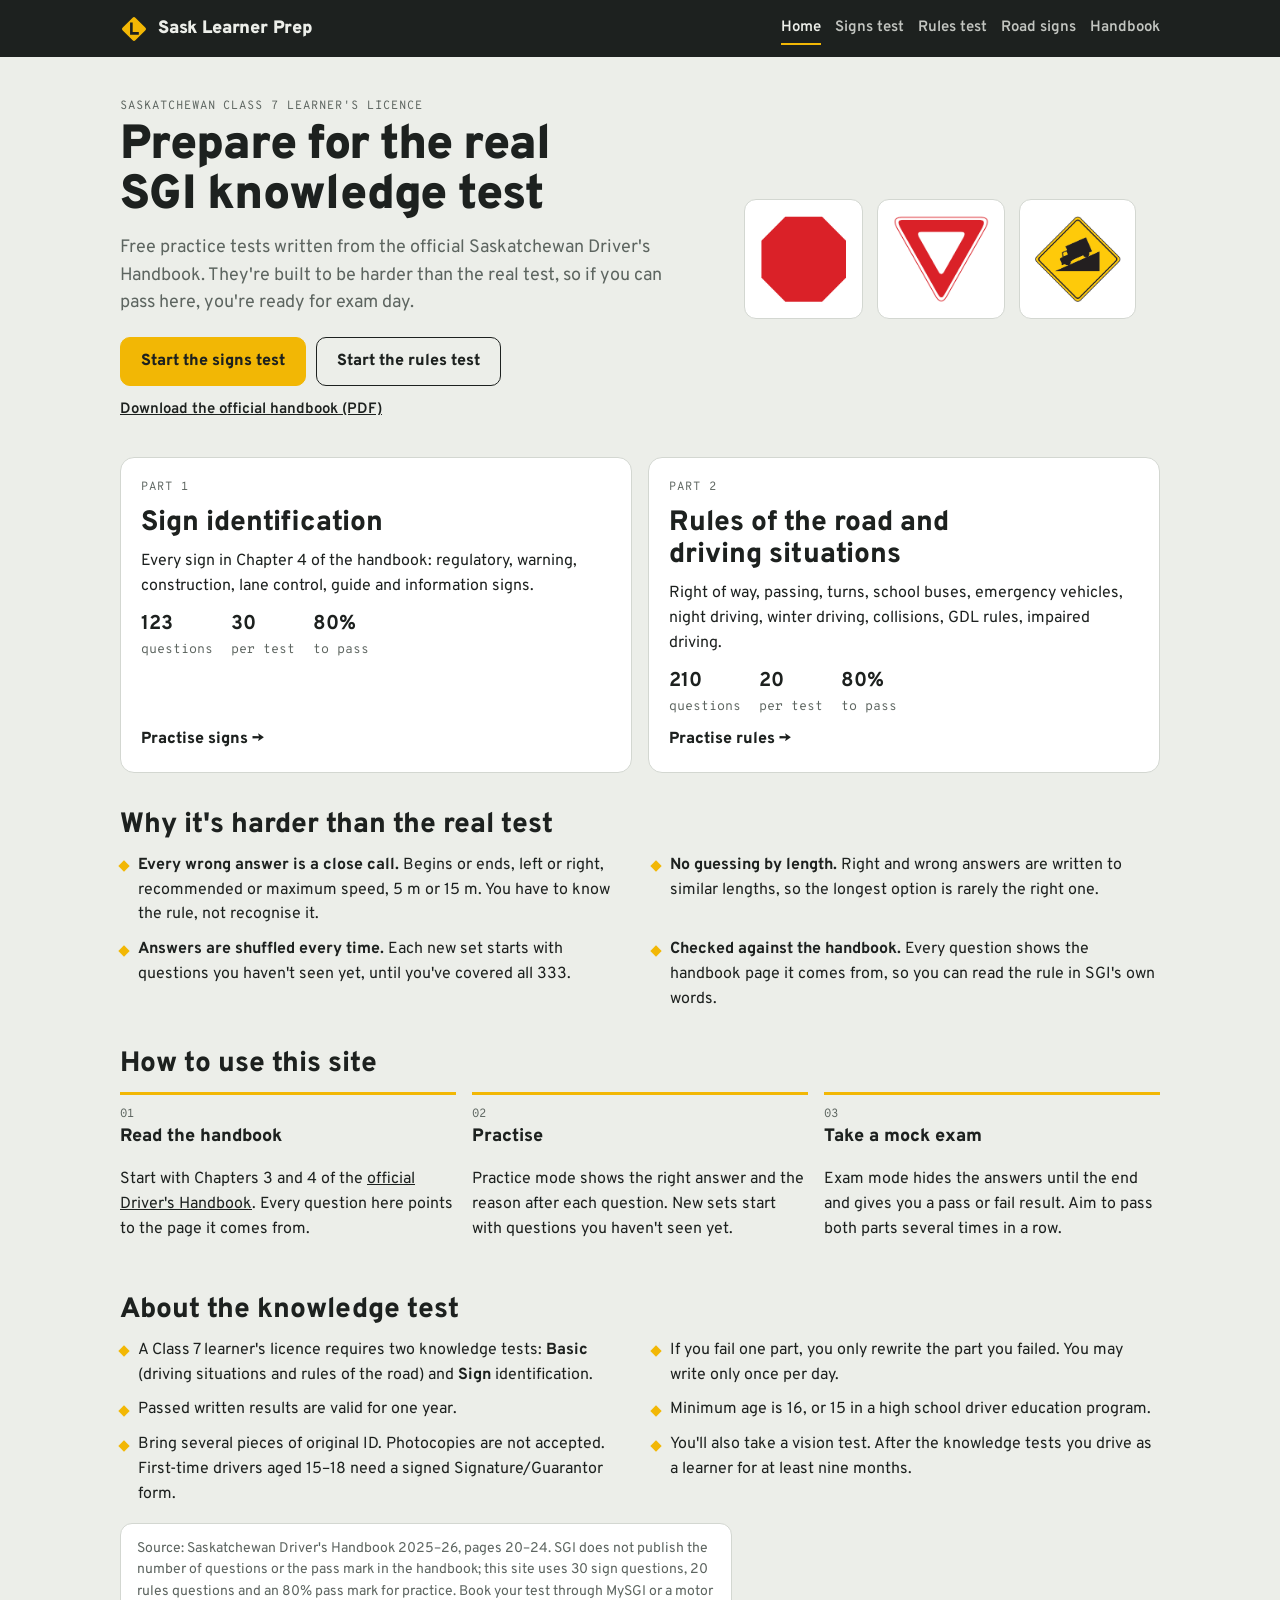
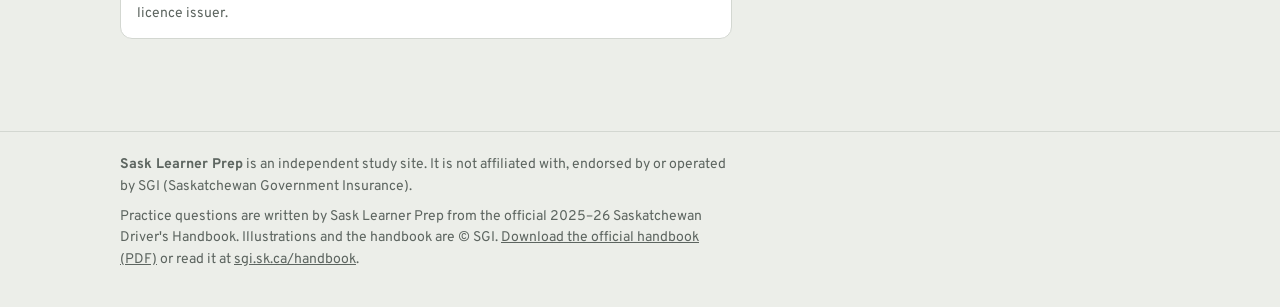
==== index.html @ 86a97bb5 "Initial site: SGI signs and rules practice tests Co-Authored-By: Claude Opus 5.5 <noreply@anthropic." ====
<!doctype html>
<html lang="en">
<head>
<meta charset="utf-8">
<meta name="viewport" content="width=device-width, initial-scale=1, viewport-fit=cover">
<title>SGI Knowledge Test Practice — Saskatchewan Learner&#x27;s Licence | Sask Learner Prep</title>
<meta name="description" content="Free practice tests for the Saskatchewan Class 7 knowledge test, written from the official Driver&#x27;s Handbook and built to be harder than the real test: 123 road sign and 210 rules-of-the-road questions.">
<link rel="canonical" href="https://sask-learner-prep.vercel.app/">
<meta property="og:type" content="website">
<meta property="og:site_name" content="Sask Learner Prep">
<meta property="og:title" content="SGI Knowledge Test Practice — Saskatchewan Learner&#x27;s Licence | Sask Learner Prep">
<meta property="og:description" content="Free practice tests for the Saskatchewan Class 7 knowledge test, written from the official Driver&#x27;s Handbook and built to be harder than the real test: 123 road sign and 210 rules-of-the-road questions.">
<meta property="og:url" content="https://sask-learner-prep.vercel.app/">
<meta property="og:image" content="https://sask-learner-prep.vercel.app/og.png">
<meta name="twitter:card" content="summary_large_image">
<meta name="theme-color" content="#1d211f">
<link rel="icon" href="favicon.svg" type="image/svg+xml">
<link rel="preconnect" href="https://fonts.googleapis.com">
<link rel="preconnect" href="https://fonts.gstatic.com" crossorigin>
<link rel="stylesheet" href="https://fonts.googleapis.com/css2?family=Overpass:wght@400;600;800;900&family=Overpass+Mono:wght@500;700&display=swap">
<link rel="stylesheet" href="styles.css">

</head>
<body>
<header class="site-head gutter"><div class="in">
  <a class="brand" href="index.html"><svg width="28" height="28" viewBox="0 0 32 32" aria-hidden="true"><rect x="5" y="5" width="22" height="22" rx="3" transform="rotate(45 16 16)" fill="#f2b705" stroke="#1d211f" stroke-width="1.5"/><path d="M13 10v11h7" fill="none" stroke="#1d211f" stroke-width="3" stroke-linecap="square"/></svg><span>Sask Learner Prep</span></a>
  <nav class="nav" aria-label="Main"><a href="index.html" aria-current="page">Home</a><a href="signs-test.html">Signs test</a><a href="rules-test.html">Rules test</a><a href="road-signs.html">Road signs</a><a href="handbook.html">Handbook</a></nav>
</div></header>
<main class="gutter"><div class="page">

<section class="hero">
  <div>
    <div class="eyebrow">Saskatchewan Class 7 learner's licence</div>
    <h1>Prepare for the real SGI knowledge test</h1>
    <p class="lead">Free practice tests written from the official Saskatchewan Driver's Handbook. They're built to be harder than the real test, so if you can pass here, you're ready for exam day.</p>
    <div class="cta-row"><a class="btn primary" href="signs-test.html">Start the signs test</a><a class="btn" href="rules-test.html">Start the rules test</a></div>
    <p class="dl"><a href="https://sgi.sk.ca/documents/37148/138037/drivers_handbook.pdf/cdd760de-a90c-401e-9a5e-f2d60b4041e2?t=1770740275621" rel="noopener">Download the official handbook (PDF)</a></p>
  </div>
  <div class="hero-signs"><img src="img/signs/p86_00.png" alt=""><img src="img/signs/p86_02.png" alt=""><img src="img/signs/p93_07.png" alt=""></div>
</section>

<section class="tests" aria-label="Practice tests">
  <a class="test-card" href="signs-test.html">
    <div class="eyebrow">Part 1</div><h2>Sign identification</h2>
    <p>Every sign in Chapter 4 of the handbook: regulatory, warning, construction, lane control, guide and information signs.</p>
    <div class="facts"><span><b>123</b>questions</span><span><b>30</b>per test</span><span><b>80%</b>to pass</span></div>
    <span class="go">Practise signs →</span>
  </a>
  <a class="test-card" href="rules-test.html">
    <div class="eyebrow">Part 2</div><h2>Rules of the road and driving situations</h2>
    <p>Right of way, passing, turns, school buses, emergency vehicles, night driving, winter driving, collisions, GDL rules, impaired driving.</p>
    <div class="facts"><span><b>210</b>questions</span><span><b>20</b>per test</span><span><b>80%</b>to pass</span></div>
    <span class="go">Practise rules →</span>
  </a>
</section>

<section class="section harder">
  <h2>Why it's harder than the real test</h2>
  <ul class="facts-list">
    <li><b>Every wrong answer is a close call.</b> Begins or ends, left or right, recommended or maximum speed, 5 m or 15 m. You have to know the rule, not recognise it.</li>
    <li><b>No guessing by length.</b> Right and wrong answers are written to similar lengths, so the longest option is rarely the right one.</li>
    <li><b>Answers are shuffled every time.</b> Each new set starts with questions you haven't seen yet, until you've covered all 333.</li>
    <li><b>Checked against the handbook.</b> Every question shows the handbook page it comes from, so you can read the rule in SGI's own words.</li>
  </ul>
</section>

<section class="section">
  <h2>How to use this site</h2>
  <ol class="steps">
    <li><div class="n">01</div><h3>Read the handbook</h3><p>Start with Chapters 3 and 4 of the <a href="https://sgi.sk.ca/documents/37148/138037/drivers_handbook.pdf/cdd760de-a90c-401e-9a5e-f2d60b4041e2?t=1770740275621" rel="noopener">official Driver's Handbook</a>. Every question here points to the page it comes from.</p></li>
    <li><div class="n">02</div><h3>Practise</h3><p>Practice mode shows the right answer and the reason after each question. New sets start with questions you haven't seen yet.</p></li>
    <li><div class="n">03</div><h3>Take a mock exam</h3><p>Exam mode hides the answers until the end and gives you a pass or fail result. Aim to pass both parts several times in a row.</p></li>
  </ol>
</section>

<section class="section">
  <h2>About the knowledge test</h2>
  <ul class="facts-list">
    <li>A Class 7 learner's licence requires two knowledge tests: <b>Basic</b> (driving situations and rules of the road) and <b>Sign</b> identification.</li>
    <li>If you fail one part, you only rewrite the part you failed. You may write only once per day.</li>
    <li>Passed written results are valid for one year.</li>
    <li>Minimum age is 16, or 15 in a high school driver education program.</li>
    <li>Bring several pieces of original ID. Photocopies are not accepted. First-time drivers aged 15–18 need a signed Signature/Guarantor form.</li>
    <li>You'll also take a vision test. After the knowledge tests you drive as a learner for at least nine months.</li>
  </ul>
  <p class="note" style="margin-top:16px">Source: Saskatchewan Driver's Handbook 2025–26, pages 20–24. SGI does not publish the number of questions or the pass mark in the handbook; this site uses 30 sign questions, 20 rules questions and an 80% pass mark for practice. Book your test through MySGI or a motor licence issuer.</p>
</section>

</div></main>
<footer class="site-foot gutter"><div class="in">
  <p><b>Sask Learner Prep</b> is an independent study site. It is not affiliated with, endorsed by or operated by SGI (Saskatchewan Government Insurance).</p>
  <p>Practice questions are written by Sask Learner Prep from the official 2025–26 Saskatchewan Driver's Handbook. Illustrations and the handbook are © SGI. <a href="https://sgi.sk.ca/documents/37148/138037/drivers_handbook.pdf/cdd760de-a90c-401e-9a5e-f2d60b4041e2?t=1770740275621" rel="noopener">Download the official handbook (PDF)</a> or read it at <a href="https://www.sgi.sk.ca/handbook" rel="noopener">sgi.sk.ca/handbook</a>.</p>
</div></footer>

</body>
</html>
---- styles.css ----
/* Sask Learner Prep — shared styles.
   Layout: narrow reading column for tests, wider grid for reference pages; road-sign yellow as the single accent. */
:root{
  --bg:#eceee9; --surface:#ffffff; --fg:#1d211f; --muted:#5d6560; --line:#d3d7d1;
  --plate:#ffffff; --accent:#f2b705; --accent-ink:#1d211f; --sel:#e9eef8; --sel-line:#3b5b9a;
  --ok:#0a7d45; --ok-bg:#e3f3ea; --bad:#c8102e; --bad-bg:#fbe7ea;
  --display:"Overpass","Arial Narrow",Arial,sans-serif;
  --body:"Overpass",system-ui,-apple-system,"Segoe UI",sans-serif;
  --mono:"Overpass Mono",ui-monospace,Menlo,monospace;
  color-scheme:light;
}
@media (prefers-color-scheme:dark){:root{
  --bg:#161a18; --surface:#202522; --fg:#eef0ec; --muted:#a3aba6; --line:#343a36;
  --plate:#f4f5f2; --accent:#f2b705; --accent-ink:#161a18; --sel:#1f2a3d; --sel-line:#8fb0ee;
  --ok:#3ccb83; --ok-bg:#163527; --bad:#ff6b7f; --bad-bg:#3a1d22; color-scheme:dark}}
*{box-sizing:border-box}
html{-webkit-text-size-adjust:100%}
body{margin:0;background:var(--bg);color:var(--fg);font-family:var(--body);font-size:16px;line-height:1.55}
img{max-width:100%}
a{color:inherit}
:focus-visible{outline:3px solid var(--accent);outline-offset:2px}
.gutter{padding-left:max(16px,env(safe-area-inset-left,0px));padding-right:max(16px,env(safe-area-inset-right,0px))}

/* top bar */
.site-head{background:var(--fg);color:var(--bg)}
.site-head .in{max-width:1040px;margin:0 auto;display:flex;align-items:center;justify-content:space-between;gap:12px 20px;flex-wrap:wrap;padding-block:12px}
.brand{display:flex;align-items:center;gap:10px;text-decoration:none;font-family:var(--display);font-weight:900;font-size:18px;letter-spacing:-.01em}
.brand svg{flex:none}
.nav{display:flex;gap:4px 14px;flex-wrap:wrap;font-family:var(--display);font-weight:600;font-size:15px}
.nav a{text-decoration:none;opacity:.8;padding:4px 0;border-bottom:2px solid transparent}
.nav a:hover{opacity:1}
.nav a[aria-current="page"]{opacity:1;border-bottom-color:var(--accent)}

main{display:block}
.page{max-width:1040px;margin:0 auto;padding-block:28px 56px}
.narrow{max-width:640px;margin:0 auto}
.eyebrow{font-family:var(--mono);font-size:12px;letter-spacing:.08em;text-transform:uppercase;color:var(--muted)}
h1{font-family:var(--display);font-weight:900;font-size:clamp(30px,6vw,48px);line-height:1.04;margin:6px 0 12px;letter-spacing:-.015em;text-wrap:balance}
h2{font-family:var(--display);font-weight:800;font-size:clamp(22px,4vw,28px);line-height:1.15;margin:0 0 12px;text-wrap:balance}
h3{font-family:var(--display);font-weight:800;font-size:18px;margin:0 0 6px}
.lead{font-size:18px;color:var(--muted);max-width:60ch;margin:0}
p{max-width:68ch}

/* footer */
.site-foot{border-top:1px solid var(--line);color:var(--muted);font-size:14px}
.site-foot .in{max-width:1040px;margin:0 auto;padding-block:22px 36px;display:flex;flex-direction:column;gap:8px}
.site-foot p{margin:0}

/* home */
.dl{margin:12px 0 0;font-size:15px}
.dl a{font-weight:600}
.harder .facts-list li b{font-family:var(--display)}
.hero{display:grid;grid-template-columns:1.3fr 1fr;gap:28px;align-items:center;padding-block:12px 28px}
.hero-signs{display:flex;gap:14px;justify-content:center;flex-wrap:wrap}
.hero-signs img{height:120px;width:auto;background:var(--plate);border:1px solid var(--line);border-radius:12px;padding:10px}
.cta-row{display:flex;gap:10px;flex-wrap:wrap;margin-top:20px}
.tests{display:grid;grid-template-columns:repeat(2,minmax(0,1fr));gap:16px;margin-block:8px 36px}
.test-card{background:var(--surface);border:1px solid var(--line);border-radius:14px;padding:20px;display:flex;flex-direction:column;gap:10px;text-decoration:none}
.test-card:hover{border-color:var(--fg)}
.test-card p,.test-card h2{margin:0}
.test-card .facts{display:flex;gap:18px;flex-wrap:wrap;font-family:var(--mono);font-size:13px;color:var(--muted)}
.test-card .facts b{color:var(--fg);font-size:20px;font-family:var(--display);display:block}
.test-card .go{margin-top:auto;font-family:var(--display);font-weight:800}
.section{margin-block:36px}
.steps{display:grid;grid-template-columns:repeat(3,minmax(0,1fr));gap:16px;list-style:none;padding:0;margin:0}
.steps li{border-top:3px solid var(--accent);padding-top:10px}
.steps .n{font-family:var(--mono);font-size:12px;color:var(--muted)}
.facts-list{display:grid;grid-template-columns:repeat(2,minmax(0,1fr));gap:10px 24px;padding:0;margin:0;list-style:none}
.facts-list li{padding-left:18px;position:relative}
.facts-list li::before{content:"";position:absolute;left:0;top:.6em;width:8px;height:8px;background:var(--accent);transform:rotate(45deg)}
.note{background:var(--surface);border:1px solid var(--line);border-radius:12px;padding:14px 16px;font-size:14px;color:var(--muted)}

.btn{display:inline-flex;align-items:center;justify-content:center;font:inherit;font-family:var(--display);font-weight:800;font-size:16px;border-radius:10px;padding:11px 20px;cursor:pointer;border:1.5px solid var(--fg);background:transparent;color:var(--fg);text-decoration:none}
.btn.primary{background:var(--accent);border-color:var(--accent);color:var(--accent-ink)}
.btn:disabled{opacity:.4;cursor:default}

/* quiz */
.quiz-head{display:flex;flex-direction:column;gap:12px;margin-bottom:16px}
.controls{display:flex;flex-wrap:wrap;gap:10px;align-items:center;justify-content:space-between}
.seg{flex:none;display:flex;border:1.5px solid var(--fg);border-radius:9px;overflow:hidden}
.seg button{font:inherit;font-family:var(--mono);font-weight:700;font-size:13px;padding:7px 12px;border:0;background:transparent;color:var(--fg);cursor:pointer}
.seg button[aria-pressed="true"]{background:var(--fg);color:var(--bg)}
.modehint{font-size:14px;color:var(--muted);margin:0}
.bar{display:flex;align-items:center;gap:12px;font-family:var(--mono);font-size:13px;font-variant-numeric:tabular-nums}
.track{flex:1;height:8px;background:var(--line);border-radius:4px;overflow:hidden;display:flex}
.track i{display:block;height:100%;flex:1;border-right:1px solid var(--bg)}
.track i.ok{background:var(--ok)} .track i.bad{background:var(--bad)} .track i.cur{background:var(--accent)} .track i.done{background:var(--sel-line)}
.score{color:var(--muted);white-space:nowrap} .score b{color:var(--fg)}
.card{background:var(--surface);border:1px solid var(--line);border-radius:14px;overflow:hidden}
.plate{background:var(--plate);display:grid;place-items:center;padding:22px;min-height:220px;border-bottom:1px solid var(--line)}
.plate img{max-height:190px;width:auto;object-fit:contain}
.plate.wide{padding:0;min-height:0}
.plate.wide img{max-height:340px;width:100%;object-fit:contain}
.qbody{padding:18px;display:flex;flex-direction:column;gap:14px}
.qnum{font-family:var(--mono);font-size:12px;color:var(--muted);letter-spacing:.06em;text-transform:uppercase}
.q{font-family:var(--display);font-weight:800;font-size:20px;line-height:1.25;margin:0;text-wrap:balance}
.opts{display:grid;gap:8px}
.opt{display:flex;gap:12px;align-items:flex-start;text-align:left;width:100%;font:inherit;color:var(--fg);background:transparent;border:1.5px solid var(--line);border-radius:10px;padding:11px 12px;cursor:pointer;transition:border-color .15s,background .15s}
.opt:hover:not(:disabled){border-color:var(--fg)}
.opt .k{flex:none;width:26px;height:26px;border-radius:6px;display:grid;place-items:center;font-family:var(--mono);font-weight:700;font-size:13px;background:var(--bg);color:var(--muted)}
.opt span:last-child{min-width:0;padding-top:1px}
.opt:disabled{cursor:default}
.opt.sel{border-color:var(--sel-line);background:var(--sel)} .opt.sel .k{background:var(--sel-line);color:var(--surface)}
.opt.ok{border-color:var(--ok);background:var(--ok-bg)} .opt.ok .k{background:var(--ok);color:#fff}
.opt.bad{border-color:var(--bad);background:var(--bad-bg)} .opt.bad .k{background:var(--bad);color:#fff}
.opt.dim{opacity:.55}
.ex{border-left:4px solid var(--ok);padding:4px 0 4px 12px;display:flex;flex-direction:column;gap:4px}
.ex.wrong{border-color:var(--bad)}
.ex strong{font-family:var(--display);font-weight:800}
.ex p{margin:0}
.src{font-family:var(--mono);font-size:12px;color:var(--muted)}
.src a{color:var(--muted)}
.actions{display:flex;gap:10px;flex-wrap:wrap;justify-content:flex-end}
.hint{font-size:13px;color:var(--muted);text-align:center;margin:14px 0 0}
.result{padding:22px 18px;display:flex;flex-direction:column;gap:14px}
.big{font-family:var(--display);font-weight:900;font-size:56px;line-height:1;font-variant-numeric:tabular-nums}
.big small{font-size:24px;color:var(--muted);font-weight:800}
.verdict{font-family:var(--display);font-weight:800;font-size:20px;margin:0}
.badge{display:inline-block;font-family:var(--mono);font-weight:700;font-size:13px;letter-spacing:.06em;padding:4px 10px;border-radius:6px;color:#fff}
.badge.pass{background:var(--ok)} .badge.fail{background:var(--bad)}
.covered{font-size:14px;color:var(--muted);margin:0}
.covered b{color:var(--fg)}
.stack{display:flex;flex-direction:column;gap:10px;align-items:flex-start}
.linkbtn{font:inherit;font-size:13px;color:var(--muted);background:none;border:0;padding:0;text-decoration:underline;cursor:pointer}
.miss{display:grid;gap:10px}
.miss h2{font-size:18px;margin:6px 0 0}
.mrow{display:grid;grid-template-columns:84px 1fr;gap:12px;align-items:start;border-top:1px solid var(--line);padding-top:10px}
.mrow.noimg{grid-template-columns:1fr}
.mrow .th{background:var(--plate);border-radius:8px;display:grid;place-items:center;height:72px;padding:4px;overflow:hidden}
.mrow .th img{max-height:64px;max-width:76px}
.mrow div{min-width:0}
.mrow .mq{font-size:14px;font-weight:600;margin-bottom:2px}
.mrow .right{color:var(--ok);font-size:14px;font-weight:600}
.mrow .yours{color:var(--bad);font-size:14px}
.mrow .mex{color:var(--muted);font-size:13px;margin-top:4px}

/* road signs reference */
.toc{display:flex;flex-wrap:wrap;gap:8px;margin:18px 0 8px;padding:0;list-style:none}
.toc a{display:inline-block;text-decoration:none;font-family:var(--display);font-weight:700;font-size:14px;padding:6px 12px;border:1.5px solid var(--line);border-radius:999px;background:var(--surface)}
.toc a:hover{border-color:var(--fg)}
.sign-group{margin-top:36px;scroll-margin-top:16px}
.sign-grid{display:grid;grid-template-columns:repeat(auto-fill,minmax(220px,1fr));gap:12px;padding:0;margin:0;list-style:none}
.sign{background:var(--surface);border:1px solid var(--line);border-radius:12px;overflow:hidden;display:flex;flex-direction:column}
.sign .im{background:var(--plate);height:150px;display:grid;place-items:center;padding:14px;border-bottom:1px solid var(--line)}
.sign .im img{max-height:122px;width:auto}
.sign .tx{padding:12px 14px;display:flex;flex-direction:column;gap:4px;min-width:0}
.sign .nm{font-family:var(--display);font-weight:800;line-height:1.25}
.sign .mn{font-size:14px;color:var(--muted)}

/* handbook page */
.chapters{width:100%;border-collapse:collapse;font-size:15px}
.chapters th,.chapters td{text-align:left;padding:10px 8px;border-bottom:1px solid var(--line);vertical-align:top}
.chapters th{font-family:var(--mono);font-size:12px;letter-spacing:.06em;text-transform:uppercase;color:var(--muted);font-weight:500}
.chapters td.pg{font-family:var(--mono);white-space:nowrap}
.table-wrap{overflow-x:auto}

@media (max-width:760px){
  .hero{grid-template-columns:1fr}
  .hero-signs img{height:80px}
  .tests,.steps,.facts-list{grid-template-columns:1fr}
}
@media (prefers-reduced-motion:reduce){*{transition:none!important;scroll-behavior:auto!important}}
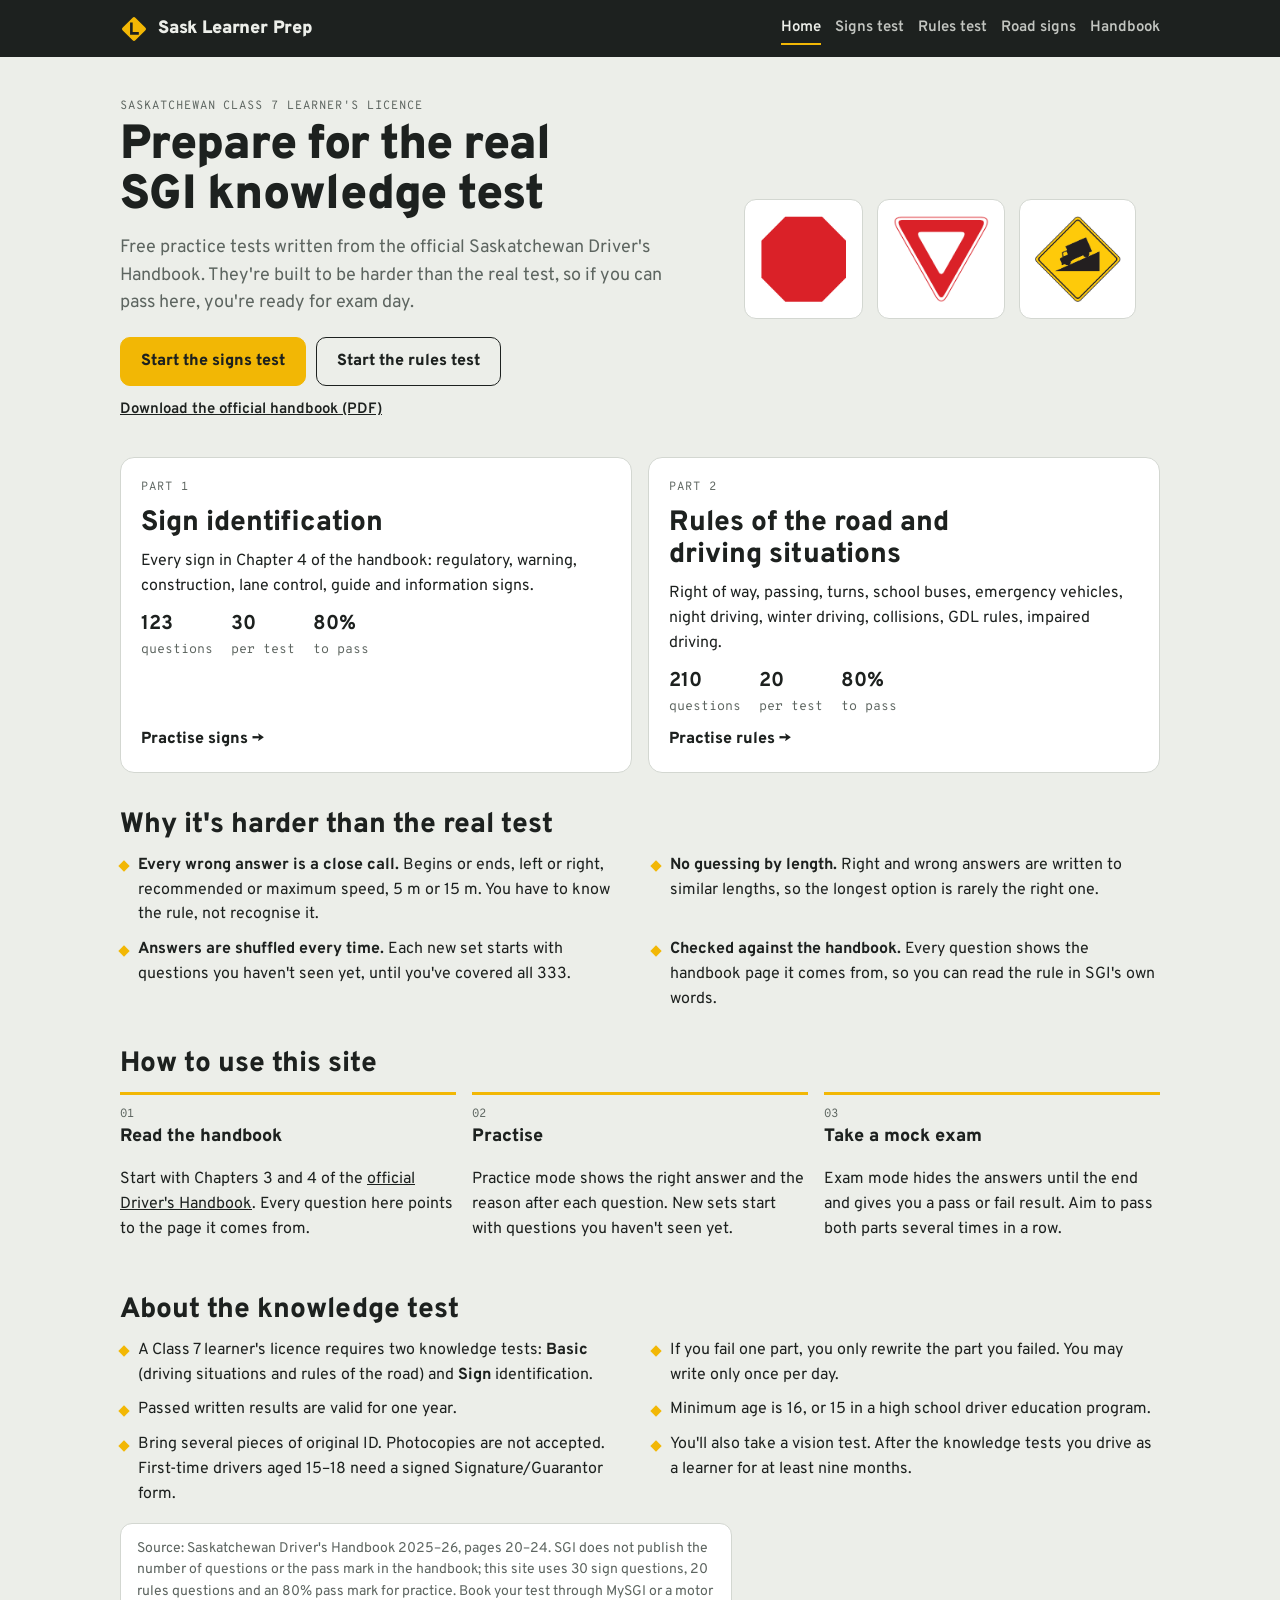
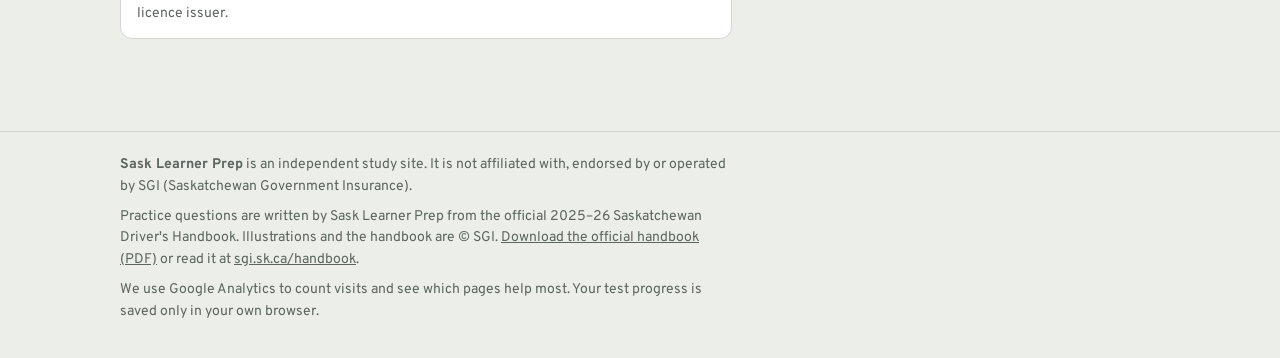
==== commit ee22ac03: "Add Google Analytics tag and analytics notice in footer Co-Authored-By: Claude Opus 5.5 <noreply@ant" ====
--- a/index.html
+++ b/index.html
@@ -1,17 +1,23 @@
 <!doctype html>
 <html lang="en">
 <head>
+<script async src="https://www.googletagmanager.com/gtm.js?id=GTM-PJ6D3QFH"></script>
+<script>
+  window.dataLayer = window.dataLayer || [];
+  function gtag(){dataLayer.push(arguments);}
+  gtag('js', new Date());
+</script>
 <meta charset="utf-8">
 <meta name="viewport" content="width=device-width, initial-scale=1, viewport-fit=cover">
 <title>SGI Knowledge Test Practice — Saskatchewan Learner&#x27;s Licence | Sask Learner Prep</title>
 <meta name="description" content="Free practice tests for the Saskatchewan Class 7 knowledge test, written from the official Driver&#x27;s Handbook and built to be harder than the real test: 123 road sign and 210 rules-of-the-road questions.">
-<link rel="canonical" href="https://sask-learner-prep.vercel.app/">
+<link rel="canonical" href="https://www.sasklearner.study/">
 <meta property="og:type" content="website">
 <meta property="og:site_name" content="Sask Learner Prep">
 <meta property="og:title" content="SGI Knowledge Test Practice — Saskatchewan Learner&#x27;s Licence | Sask Learner Prep">
 <meta property="og:description" content="Free practice tests for the Saskatchewan Class 7 knowledge test, written from the official Driver&#x27;s Handbook and built to be harder than the real test: 123 road sign and 210 rules-of-the-road questions.">
-<meta property="og:url" content="https://sask-learner-prep.vercel.app/">
-<meta property="og:image" content="https://sask-learner-prep.vercel.app/og.png">
+<meta property="og:url" content="https://www.sasklearner.study/">
+<meta property="og:image" content="https://www.sasklearner.study/og.png">
 <meta name="twitter:card" content="summary_large_image">
 <meta name="theme-color" content="#1d211f">
 <link rel="icon" href="favicon.svg" type="image/svg+xml">
@@ -90,6 +96,7 @@
 <footer class="site-foot gutter"><div class="in">
   <p><b>Sask Learner Prep</b> is an independent study site. It is not affiliated with, endorsed by or operated by SGI (Saskatchewan Government Insurance).</p>
   <p>Practice questions are written by Sask Learner Prep from the official 2025–26 Saskatchewan Driver's Handbook. Illustrations and the handbook are © SGI. <a href="https://sgi.sk.ca/documents/37148/138037/drivers_handbook.pdf/cdd760de-a90c-401e-9a5e-f2d60b4041e2?t=1770740275621" rel="noopener">Download the official handbook (PDF)</a> or read it at <a href="https://www.sgi.sk.ca/handbook" rel="noopener">sgi.sk.ca/handbook</a>.</p>
+  <p>We use Google Analytics to count visits and see which pages help most. Your test progress is saved only in your own browser.</p>
 </div></footer>
 
 </body>
